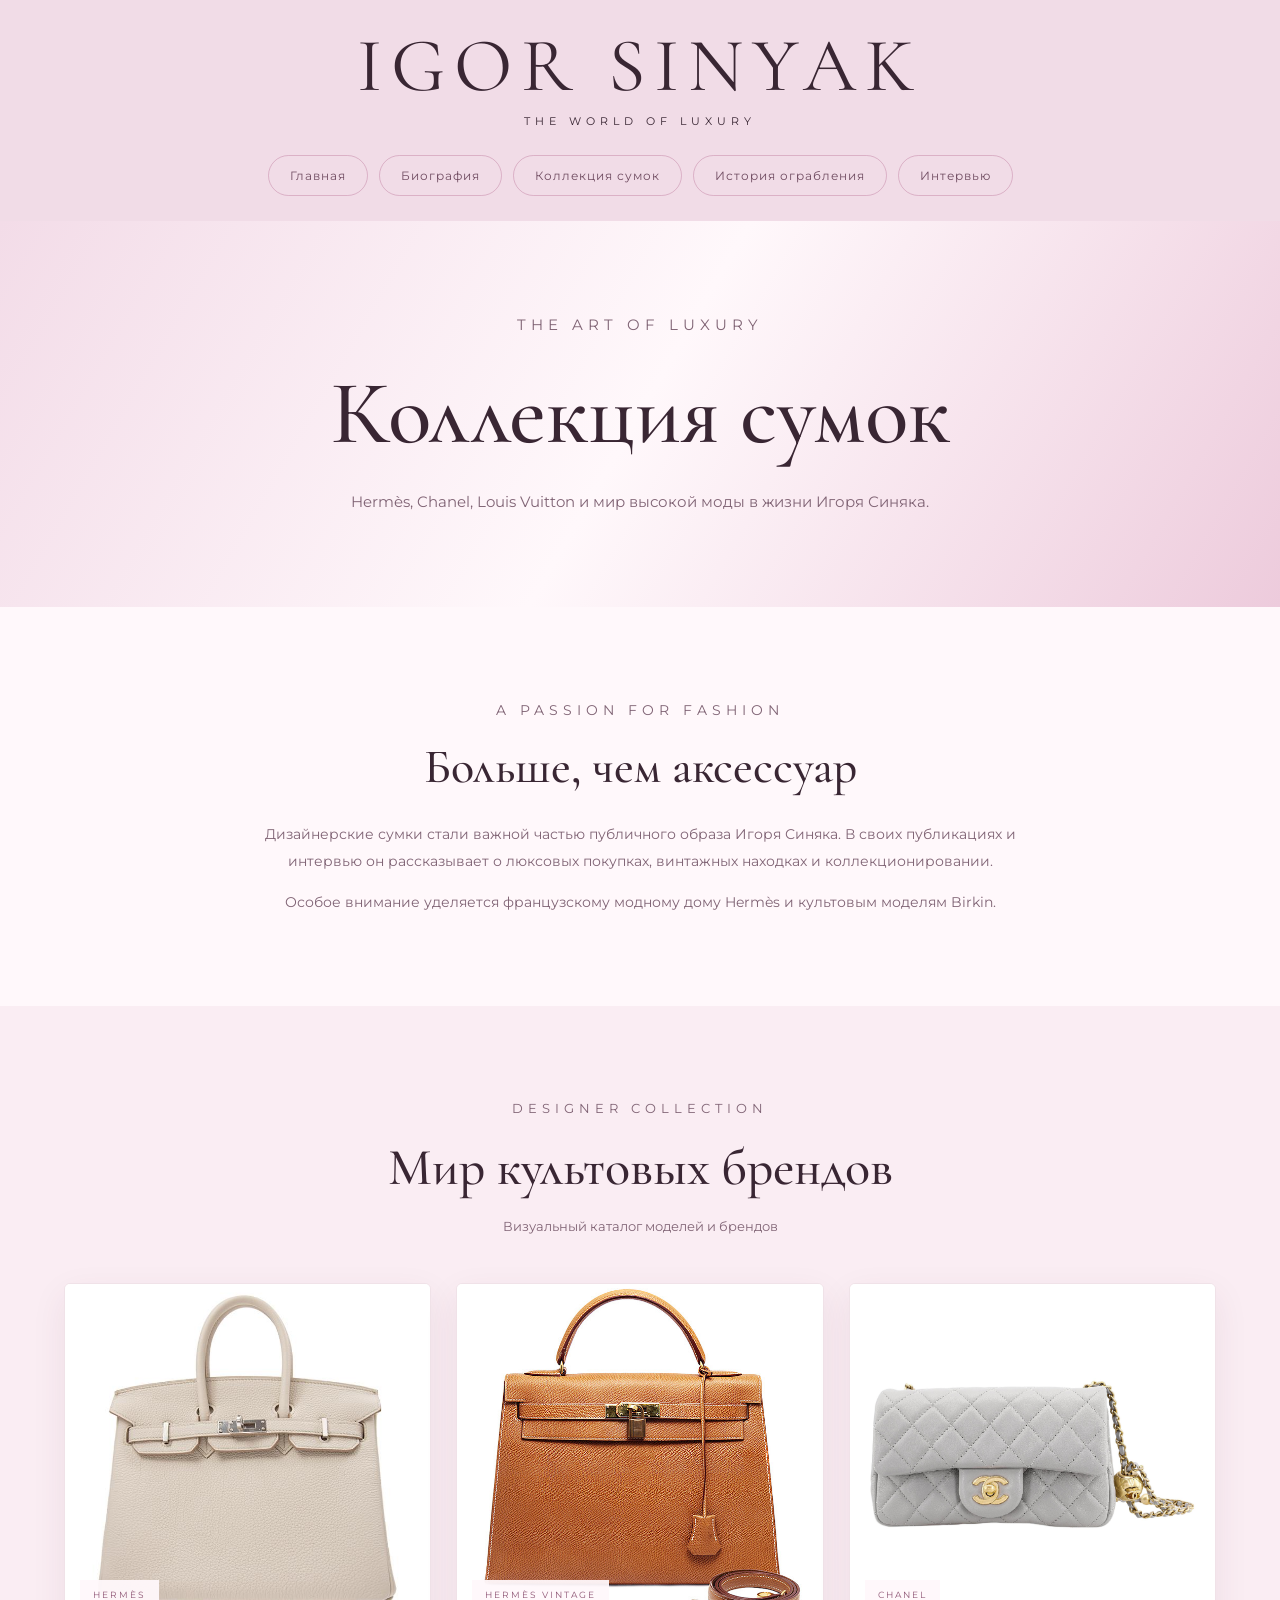
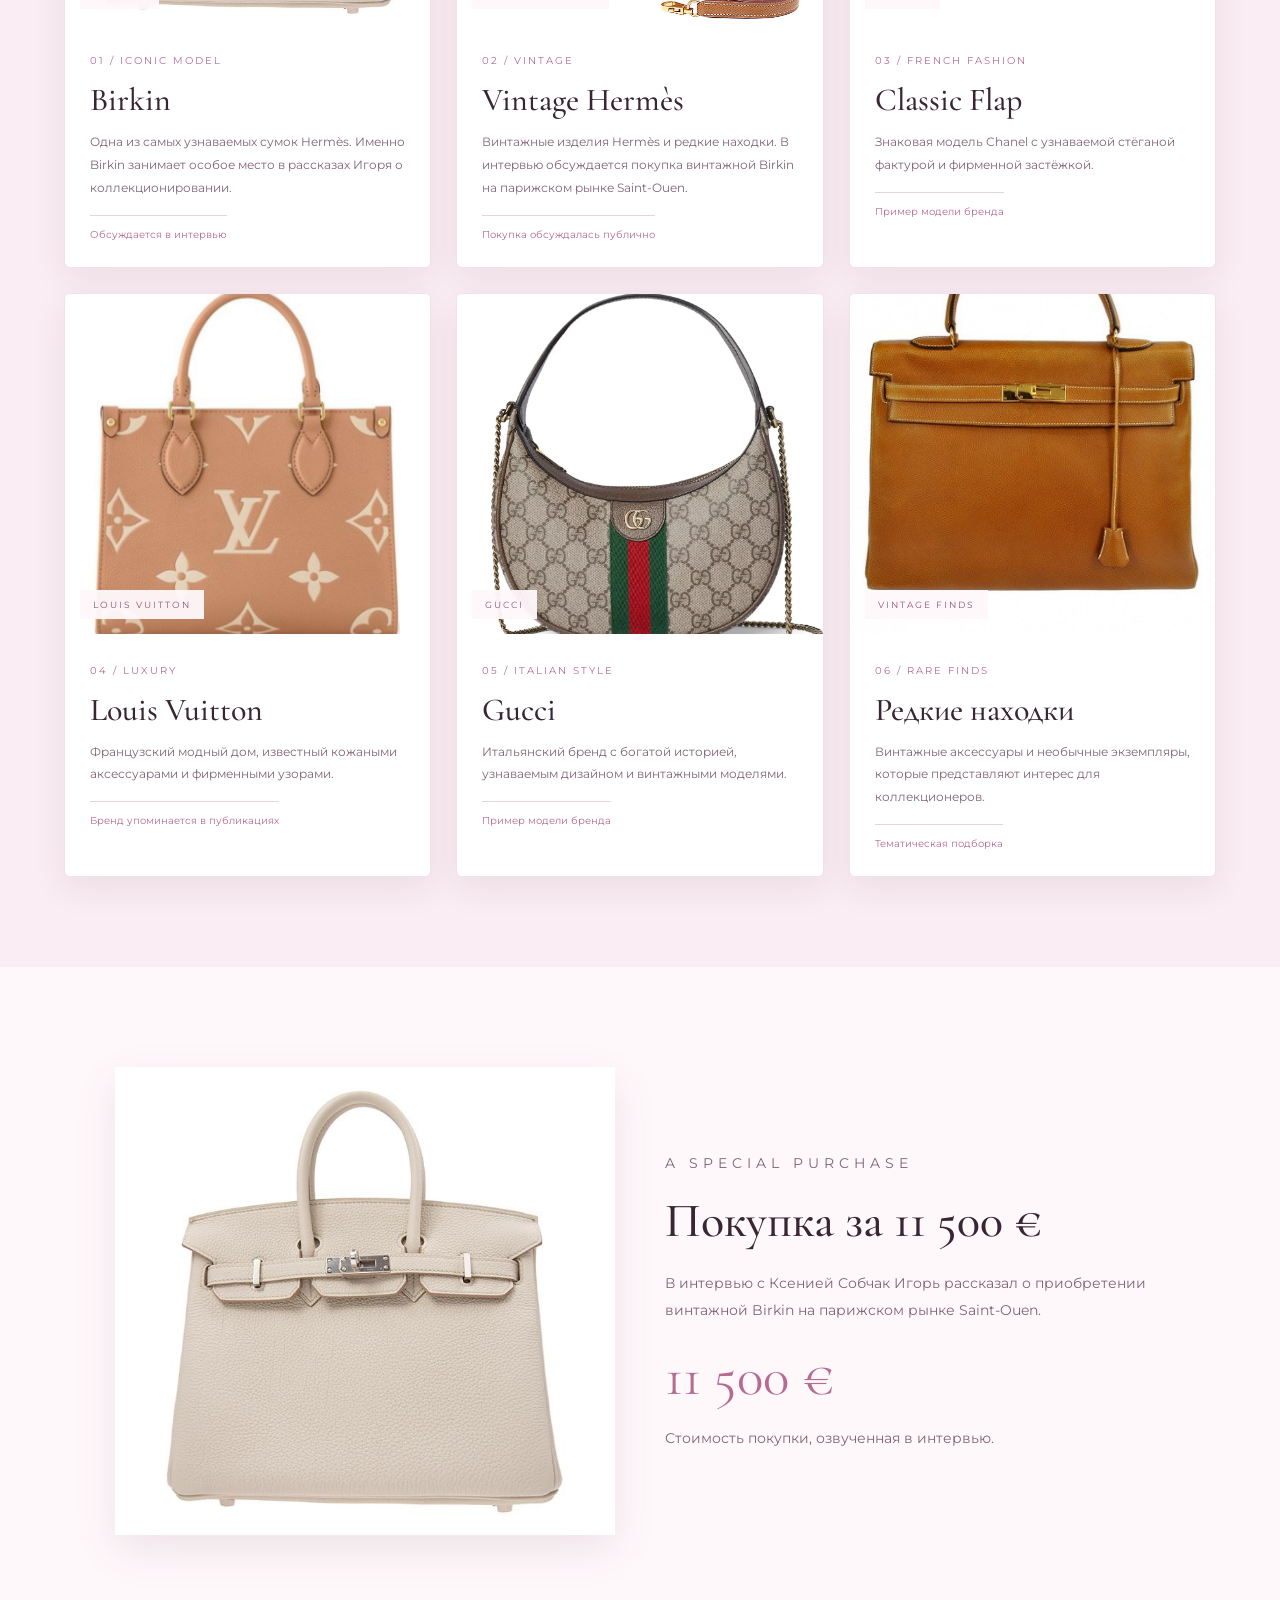
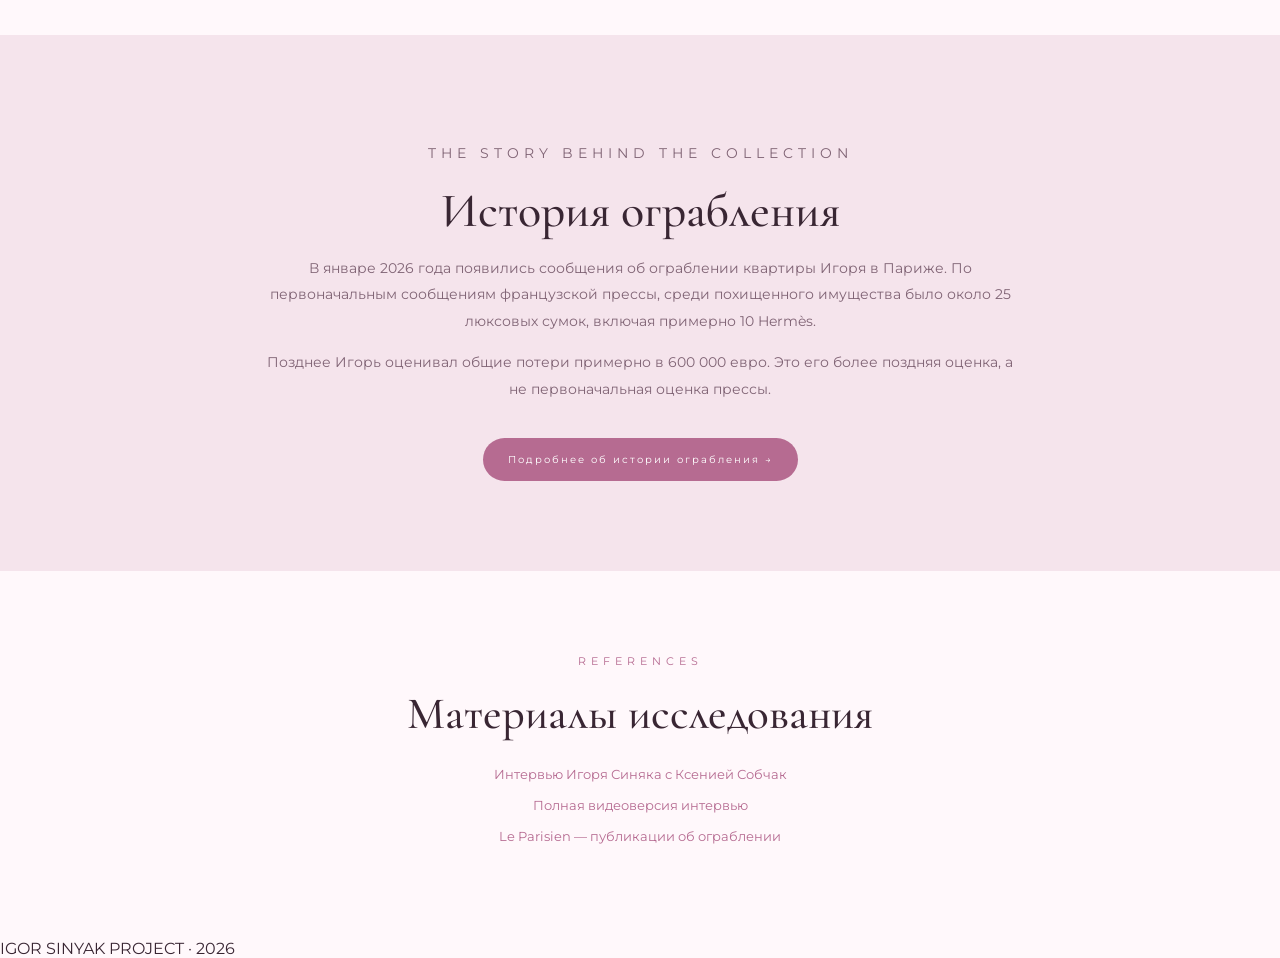
==== bags.html @ e27f1065 "Add files via upload" ====
<!DOCTYPE html>
<html lang="ru">
<head>
    <meta charset="UTF-8">
    <meta name="viewport" content="width=device-width, initial-scale=1.0">
    <title>Коллекция сумок | Igor Sinyak</title>
    <link rel="stylesheet" href="style.css">
</head>

<body>

<header class="header">
    <a href="index.html" class="logo">IGOR SINYAK</a>
    <p class="header-subtitle">THE WORLD OF LUXURY</p>

    <nav class="navigation">
        <a href="index.html">Главная</a>
        <a href="biography.html">Биография</a>
        <a href="bags.html">Коллекция сумок</a>
        <a href="robbery.html">История ограбления</a>
        <a href="interview.html">Интервью</a>
    </nav>
</header>

<main class="bags-page">

    <!-- ЗАГОЛОВОК -->

    <section class="bags-hero reveal">
        <p class="eyebrow">THE ART OF LUXURY</p>
        <h1>Коллекция сумок</h1>
        <p>
            Hermès, Chanel, Louis Vuitton и мир
            высокой моды в жизни Игоря Синяка.
        </p>
    </section>

    <!-- ВСТУПЛЕНИЕ -->

    <section class="bags-about reveal">
        <p class="eyebrow">A PASSION FOR FASHION</p>
        <h2>Больше, чем аксессуар</h2>

        <p>
            Дизайнерские сумки стали важной частью
            публичного образа Игоря Синяка.
            В своих публикациях и интервью он рассказывает
            о люксовых покупках, винтажных находках
            и коллекционировании.
        </p>

        <p>
            Особое внимание уделяется французскому
            модному дому Hermès и культовым моделям Birkin.
        </p>
    </section>

    <!-- КОЛЛЕКЦИЯ -->

    <section class="bags-catalog">

        <div class="catalog-heading reveal">
            <p class="eyebrow">DESIGNER COLLECTION</p>
            <h2>Мир культовых брендов</h2>
            <p>Визуальный каталог моделей и брендов</p>
        </div>

        <div class="bags-grid">

            <article class="bag-card reveal">
                <div class="bag-image">
                    <img src="images/bag1.jpg" alt="Hermès Birkin">
                    <span class="bag-label">HERMÈS</span>
                </div>
                <div class="bag-info">
                    <span class="bag-number">01 / ICONIC MODEL</span>
                    <h3>Birkin</h3>
                    <p>
                        Одна из самых узнаваемых сумок Hermès.
                        Именно Birkin занимает особое место
                        в рассказах Игоря о коллекционировании.
                    </p>
                    <span class="bag-status">Обсуждается в интервью</span>
                </div>
            </article>

            <article class="bag-card reveal">
                <div class="bag-image">
                    <img src="images/bag2.jpg" alt="Винтажная сумка Hermès">
                    <span class="bag-label">HERMÈS VINTAGE</span>
                </div>
                <div class="bag-info">
                    <span class="bag-number">02 / VINTAGE</span>
                    <h3>Vintage Hermès</h3>
                    <p>
                        Винтажные изделия Hermès и редкие находки.
                        В интервью обсуждается покупка винтажной
                        Birkin на парижском рынке Saint-Ouen.
                    </p>
                    <span class="bag-status">Покупка обсуждалась публично</span>
                </div>
            </article>

            <article class="bag-card reveal">
                <div class="bag-image">
                    <img src="images/bag3.jpg" alt="Chanel Classic Flap">
                    <span class="bag-label">CHANEL</span>
                </div>
                <div class="bag-info">
                    <span class="bag-number">03 / FRENCH FASHION</span>
                    <h3>Classic Flap</h3>
                    <p>
                        Знаковая модель Chanel с узнаваемой
                        стёганой фактурой и фирменной застёжкой.
                    </p>
                    <span class="bag-status">Пример модели бренда</span>
                </div>
            </article>

            <article class="bag-card reveal">
                <div class="bag-image">
                    <img src="images/bag4.jpg" alt="Louis Vuitton">
                    <span class="bag-label">LOUIS VUITTON</span>
                </div>
                <div class="bag-info">
                    <span class="bag-number">04 / LUXURY</span>
                    <h3>Louis Vuitton</h3>
                    <p>
                        Французский модный дом, известный
                        кожаными аксессуарами и фирменными узорами.
                    </p>
                    <span class="bag-status">Бренд упоминается в публикациях</span>
                </div>
            </article>

            <article class="bag-card reveal">
                <div class="bag-image">
                    <img src="images/bag5.jpg" alt="Gucci">
                    <span class="bag-label">GUCCI</span>
                </div>
                <div class="bag-info">
                    <span class="bag-number">05 / ITALIAN STYLE</span>
                    <h3>Gucci</h3>
                    <p>
                        Итальянский бренд с богатой историей,
                        узнаваемым дизайном и винтажными моделями.
                    </p>
                    <span class="bag-status">Пример модели бренда</span>
                </div>
            </article>

            <article class="bag-card reveal">
                <div class="bag-image">
                    <img src="images/bag6.jpg" alt="Дизайнерская винтажная сумка">
                    <span class="bag-label">VINTAGE FINDS</span>
                </div>
                <div class="bag-info">
                    <span class="bag-number">06 / RARE FINDS</span>
                    <h3>Редкие находки</h3>
                    <p>
                        Винтажные аксессуары и необычные экземпляры,
                        которые представляют интерес для коллекционеров.
                    </p>
                    <span class="bag-status">Тематическая подборка</span>
                </div>
            </article>

        </div>
    </section>

    <!-- ИНТЕРЕСНЫЙ ФАКТ -->

    <section class="birkin-fact reveal">

        <div class="fact-image">
            <img src="images/bag1.jpg" alt="Hermès Birkin">
        </div>

        <div class="fact-text">
            <p class="eyebrow">A SPECIAL PURCHASE</p>
            <h2>Покупка за 11 500 €</h2>

            <p>
                В интервью с Ксенией Собчак Игорь рассказал
                о приобретении винтажной Birkin на парижском
                рынке Saint-Ouen.
            </p>

            <div class="fact-price">11 500 €</div>

            <p class="fact-caption">
                Стоимость покупки, озвученная в интервью.
            </p>
        </div>

    </section>

    <!-- ОГРАБЛЕНИЕ -->

    <section class="bags-theft reveal">

        <p class="eyebrow">THE STORY BEHIND THE COLLECTION</p>

        <h2>История ограбления</h2>

        <p>
            В январе 2026 года появились сообщения
            об ограблении квартиры Игоря в Париже.
            По первоначальным сообщениям французской прессы,
            среди похищенного имущества было около
            25 люксовых сумок, включая примерно 10 Hermès.
        </p>

        <p>
            Позднее Игорь оценивал общие потери
            примерно в 600 000 евро. Это его более поздняя
            оценка, а не первоначальная оценка прессы.
        </p>

        <a href="robbery.html" class="bags-link">
            Подробнее об истории ограбления →
        </a>

    </section>

    <!-- ИСТОЧНИКИ -->

    <section class="bags-sources reveal">

        <p class="eyebrow">REFERENCES</p>
        <h2>Материалы исследования</h2>

        <a href="https://ksenia-sobchak.com/igor-sinjak/"
           target="_blank" rel="noopener">
            Интервью Игоря Синяка с Ксенией Собчак
        </a>

        <a href="https://www.youtube.com/watch?v=rzqc_aS1B4Y"
           target="_blank" rel="noopener">
            Полная видеоверсия интервью
        </a>

        <a href="https://www.leparisien.fr/"
           target="_blank" rel="noopener">
            Le Parisien — публикации об ограблении
        </a>

    </section>

</main>

<footer>
    IGOR SINYAK PROJECT · 2026
</footer>

<!-- УВЕЛИЧЕНИЕ ФОТО -->

<div class="photo-modal" id="photoModal">
    <button class="close-modal" id="closeModal">&times;</button>
    <img src="" alt="Увеличенная фотография" id="modalImage">
</div>

<script src="script.js"></script>

</body>
</html>
---- style.css ----
/* =========================================
   IGOR SINYAK — LUXURY WEBSITE
   ЕДИНЫЙ ДИЗАЙН ВСЕХ ПЯТИ СТРАНИЦ
========================================= */

@import url('https://fonts.googleapis.com/css2?family=Cormorant+Garamond:wght@400;500;600;700&family=Montserrat:wght@300;400;500;600&display=swap');

:root {
    --background: #fff8fb;
    --pink: #f1dce7;
    --pink-light: #faedf3;
    --pink-dark: #b66b91;
    --pink-border: #ead2df;
    --text: #392633;
    --muted: #806475;
    --white: #ffffff;
}

* {
    margin: 0;
    padding: 0;
    box-sizing: border-box;
}

html {
    scroll-behavior: smooth;
}

body {
    background: var(--background);
    color: var(--text);
    font-family: 'Montserrat', sans-serif;
    overflow-x: hidden;
}

img {
    max-width: 100%;
}

a {
    color: inherit;
}


/* =========================================
   HEADER — ШАПКА
========================================= */

.header {
    width: 100%;
    padding: 28px 20px 25px;
    text-align: center;
    background: var(--pink);
}

.logo {
    display: block;
    color: var(--text);
    font-family: 'Cormorant Garamond', serif;
    font-size: clamp(42px, 7vw, 76px);
    font-weight: 400;
    line-height: 1;
    letter-spacing: 9px;
    text-decoration: none;
    text-align: center;
}

.subtitle,
.header-subtitle {
    display: block;
    margin-top: 9px;
    color: var(--text);
    font-family: 'Montserrat', sans-serif;
    font-size: 11px;
    font-weight: 400;
    letter-spacing: 5px;
    line-height: 1.5;
    text-align: center;
    text-transform: uppercase;
}


/* =========================================
   NAVIGATION — МЕНЮ
========================================= */

.navigation {
    display: flex;
    justify-content: center;
    align-items: center;
    flex-wrap: wrap;
    gap: 11px;
    margin: 25px auto 0;
}

.navigation a {
    display: inline-block;
    padding: 12px 21px;
    border: 1px solid rgba(182, 107, 145, .38);
    border-radius: 40px;
    color: #704c61;
    background: transparent;
    font-family: 'Montserrat', sans-serif;
    font-size: 12px;
    font-weight: 400;
    letter-spacing: 1px;
    text-decoration: none;
    transition: .3s ease;
}

.navigation a:hover,
.navigation a.active {
    color: white;
    background: var(--pink-dark);
    border-color: var(--pink-dark);
    transform: translateY(-3px);
    box-shadow: 0 7px 18px rgba(182, 107, 145, .2);
}


/* =========================================
   GENERAL TYPOGRAPHY
========================================= */

h1, h2, h3, h4 {
    color: var(--text);
    font-family: 'Cormorant Garamond', serif;
    font-weight: 500;
}

p {
    font-family: 'Montserrat', sans-serif;
    line-height: 1.9;
}

.eyebrow,
.section-label {
    color: var(--pink-dark);
    font-size: 11px;
    letter-spacing: 5px;
    text-transform: uppercase;
}


/* =========================================
   HOMEPAGE
========================================= */

.hero {
    padding: 100px 20px 80px;
    text-align: center;
    background: linear-gradient(
        120deg,
        #f3dce8,
        #fff8fb,
        #edcbdc
    );
}

.hero h1 {
    margin: 30px 0 15px;
    font-size: clamp(65px, 10vw, 110px);
    animation: appear 1s ease;
}

.hero-description {
    color: var(--muted);
    font-size: 17px;
}

.main-photo {
    max-width: 900px;
    margin: 65px auto 0;
    padding: 10px;
    background: white;
    box-shadow: 0 15px 45px rgba(90, 40, 65, .15);
}

.main-photo img {
    display: block;
    width: 100%;
    max-height: 650px;
    object-fit: cover;
}


/* =========================================
   BIOGRAPHY
========================================= */

.bio-page {
    max-width: 1150px;
    margin: auto;
    padding: 65px 30px 100px;
}

.bio-main-title {
    margin: 20px 0;
    font-size: clamp(48px, 7vw, 85px);
    text-align: center;
}

.bio-intro {
    max-width: 850px;
    margin: 50px auto 90px;
    text-align: center;
}

.bio-lead {
    color: var(--muted);
    font-size: 16px;
}

.bio-cover {
    margin: 45px auto;
    text-align: center;
}

.bio-cover img {
    width: 100%;
    max-height: 600px;
    object-fit: cover;
}

.bio-cover-caption,
.image-caption {
    margin-top: 12px;
    color: var(--muted);
    font-size: 11px;
    letter-spacing: 2px;
}

.bio-story {
    max-width: 850px;
    margin: 80px auto;
}

.bio-story-heading {
    margin-bottom: 25px;
    font-size: 40px;
}

.bio-text {
    margin: 18px 0;
    color: var(--muted);
    font-size: 14px;
}

.bio-feature {
    display: grid;
    grid-template-columns: 1fr 1fr;
    gap: 45px;
    align-items: center;
    margin: 90px 0;
}

.bio-feature-image {
    overflow: hidden;
    background: var(--pink-light);
}

.bio-feature-image img {
    display: block;
    width: 100%;
    height: 450px;
    object-fit: cover;
    transition: transform .7s ease;
}

.bio-feature-image:hover img {
    transform: scale(1.05);
}

.bio-feature-text h2 {
    margin-bottom: 20px;
    font-size: 42px;
}

.bio-feature-text p {
    margin: 15px 0;
    color: var(--muted);
    font-size: 14px;
}

.bio-gallery {
    margin: 100px 0;
}

.bio-gallery-heading {
    margin-bottom: 35px;
    text-align: center;
}

.bio-gallery-heading h2 {
    font-size: 48px;
}

.bio-gallery-grid {
    display: grid;
    grid-template-columns: repeat(3, 1fr);
    gap: 15px;
}

.bio-gallery-item {
    overflow: hidden;
    background: var(--pink-light);
}

.bio-gallery-item img {
    display: block;
    width: 100%;
    height: 350px;
    object-fit: cover;
    transition: transform .6s ease;
}

.bio-gallery-item:hover img {
    transform: scale(1.06);
}

.bio-timeline {
    max-width: 800px;
    margin: 90px auto;
}

.timeline-entry,
.timeline-item {
    padding: 25px;
    border-bottom: 1px solid var(--pink-border);
}

.bio-sources {
    margin: 80px auto;
}


/* =========================================
   BAGS — КОЛЛЕКЦИЯ СУМОК
========================================= */

.bags-page {
    background: var(--background);
}

.bags-hero {
    padding: 90px 20px;
    text-align: center;
    background: linear-gradient(
        120deg,
        #f3dce8,
        #fff8fb,
        #edcbdc
    );
}

.bags-hero h1 {
    margin: 20px 0;
    font-size: clamp(55px, 8vw, 90px);
}

.bags-hero p {
    max-width: 750px;
    margin: 0 auto;
    color: var(--muted);
    font-size: 15px;
}

.bags-about {
    max-width: 850px;
    margin: 90px auto;
    padding: 0 25px;
    text-align: center;
}

.bags-about h2 {
    margin-bottom: 25px;
    font-size: 48px;
}

.bags-about p {
    margin: 15px 0;
    color: var(--muted);
    font-size: 14px;
}

.bags-catalog {
    padding: 90px 5%;
    background: var(--pink-light);
}

.catalog-heading {
    margin-bottom: 45px;
    text-align: center;
}

.catalog-heading h2 {
    margin: 15px 0;
    font-size: 52px;
}

.catalog-heading p {
    color: var(--muted);
    font-size: 13px;
}

.bags-grid {
    display: grid;
    grid-template-columns: repeat(3, minmax(0, 1fr));
    gap: 25px;
    max-width: 1200px;
    margin: auto;
}

.bag-card {
    overflow: hidden;
    background: white;
    border: 1px solid #f0e2e8;
    border-radius: 6px;
    box-shadow: 0 12px 35px rgba(90, 40, 65, .08);
    transition: transform .35s ease, box-shadow .35s ease;
}

.bag-card:hover {
    transform: translateY(-7px);
    box-shadow: 0 20px 42px rgba(90, 40, 65, .14);
}

.bag-image {
    position: relative;
    overflow: hidden;
    background: var(--pink-light);
}

.bag-image img {
    display: block;
    width: 100%;
    height: 340px;
    object-fit: cover;
    transition: transform .65s ease;
}

.bag-card:hover .bag-image img {
    transform: scale(1.05);
}

.bag-label {
    position: absolute;
    bottom: 15px;
    left: 15px;
    padding: 9px 13px;
    background: rgba(255, 248, 251, .95);
    color: #8f5675;
    font-size: 9px;
    letter-spacing: 2px;
}

.bag-info {
    padding: 25px;
}

.bag-number {
    color: var(--pink-dark);
    font-size: 10px;
    letter-spacing: 2px;
}

.bag-info h3 {
    margin: 12px 0;
    font-size: 32px;
}

.bag-info p {
    color: var(--muted);
    font-size: 12px;
}

.bag-status {
    display: inline-block;
    margin-top: 15px;
    padding-top: 12px;
    border-top: 1px solid var(--pink-border);
    color: var(--pink-dark);
    font-size: 10px;
}

.birkin-fact {
    display: grid;
    grid-template-columns: 1fr 1fr;
    align-items: center;
    gap: 50px;
    max-width: 1100px;
    margin: 100px auto;
    padding: 0 25px;
}

.fact-image {
    padding: 9px;
    background: white;
    box-shadow: 0 15px 40px rgba(90, 40, 65, .1);
}

.fact-image img {
    display: block;
    width: 100%;
    height: 450px;
    object-fit: cover;
}

.birkin-fact h2 {
    margin-bottom: 20px;
    font-size: 48px;
}

.birkin-fact p {
    margin: 15px 0;
    color: var(--muted);
    font-size: 14px;
}

.fact-price {
    margin-top: 20px;
    color: var(--pink-dark);
    font-family: 'Cormorant Garamond', serif;
    font-size: 55px;
}

.bags-theft {
    padding: 90px 20px;
    background: #f5e4ec;
    text-align: center;
}

.bags-theft h2 {
    margin: 15px 0;
    font-size: 48px;
}

.bags-theft p {
    max-width: 760px;
    margin: 15px auto;
    color: var(--muted);
    font-size: 14px;
}

.bags-link {
    display: inline-block;
    margin-top: 20px;
    padding: 15px 25px;
    border-radius: 40px;
    background: var(--pink-dark);
    color: white;
    font-size: 10px;
    letter-spacing: 2px;
    text-decoration: none;
    transition: .3s ease;
}

.bags-link:hover {
    background: #965273;
    transform: translateY(-3px);
}

.bags-sources {
    padding: 80px 20px;
    text-align: center;
}

.bags-sources h2 {
    margin: 15px 0 25px;
    font-size: 45px;
}

.bags-sources a {
    display: block;
    margin: 15px auto;
    color: var(--pink-dark);
    font-size: 13px;
    text-decoration: none;
}


/* =========================================
   ROBBERY PAGE
========================================= */

.robbery-page {
    max-width: 1150px;
    margin: auto;
    padding: 65px 30px 100px;
}

.robbery-hero {
    padding: 70px 30px;
    text-align: center;
    background: linear-gradient(120deg, #f3dce8, #fff8fb, #edcbdc);
}

.robbery-hero h1 {
    margin: 20px 0;
    font-size: clamp(50px, 8vw, 85px);
}

.robbery-subtitle {
    max-width: 750px;
    margin: auto;
    color: var(--muted);
}

.crime-cover {
    margin: 50px auto;
    text-align: center;
}

.crime-cover-image {
    width: 100%;
    max-height: 550px;
    object-fit: cover;
}

.crime-cover-subtitle {
    margin-top: 20px;
    color: var(--muted);
}

.crime-cover-bottom {
    margin-top: 20px;
    color: var(--pink-dark);
    font-size: 10px;
    letter-spacing: 3px;
}

.crime-eyebrow {
    color: var(--pink-dark);
    font-size: 10px;
    letter-spacing: 4px;
}

.crime-section {
    max-width: 850px;
    margin: 90px auto;
}

.crime-section h2 {
    margin: 15px 0 25px;
    font-size: 45px;
}

.crime-section p {
    margin: 15px 0;
    color: var(--muted);
    font-size: 14px;
}

.crime-intro {
    max-width: 850px;
    margin: 80px auto;
}

.crime-number {
    color: #d2a1b7;
    font-family: 'Cormorant Garamond', serif;
    font-size: 60px;
}

.crime-timeline-section,
.crime-money-section,
.crime-gallery-section {
    margin: 90px 0;
}

.crime-timeline {
    max-width: 850px;
    margin: 35px auto;
}

.crime-timeline-item {
    display: grid;
    grid-template-columns: 120px 1fr;
    gap: 25px;
    padding: 25px;
    border-bottom: 1px solid var(--pink-border);
}

.crime-timeline-date {
    color: var(--pink-dark);
    font-family: 'Cormorant Garamond', serif;
    font-size: 23px;
}

.crime-timeline-content {
    color: var(--muted);
    font-size: 13px;
    line-height: 1.9;
}

.crime-money-cards,
.loss-grid,
.crime-stolen-grid {
    display: grid;
    grid-template-columns: repeat(3, 1fr);
    gap: 18px;
    margin: 35px 0;
}

.crime-money-card,
.loss-card,
.crime-stolen-card {
    padding: 28px;
    background: var(--pink-light);
    border: 1px solid var(--pink-border);
}

.crime-money-label {
    color: var(--pink-dark);
    font-size: 10px;
    letter-spacing: 2px;
}

.crime-money-card h3,
.loss-card h3 {
    margin: 15px 0;
    font-size: 30px;
}

.crime-money-explanation,
.crime-note,
.crime-small-note,
.small-note {
    color: var(--muted);
    font-size: 12px;
    line-height: 1.8;
}

.crime-photo-grid {
    display: grid;
    grid-template-columns: repeat(2, 1fr);
    gap: 18px;
}

.crime-photo {
    overflow: hidden;
}

.crime-photo img {
    width: 100%;
    height: 350px;
    object-fit: cover;
}

.crime-image-caption {
    padding: 10px;
    color: var(--muted);
    font-size: 11px;
}

.crime-interview {
    display: grid;
    grid-template-columns: 1fr 1fr;
    gap: 35px;
    align-items: center;
}

.crime-interview-image img {
    width: 100%;
    height: 400px;
    object-fit: cover;
}

.crime-conclusion {
    padding: 55px;
    background: var(--pink-light);
}

.crime-sources,
.robbery-sources {
    margin: 80px auto;
}

.source-card,
.source-link {
    display: block;
    padding: 20px;
    border-bottom: 1px solid var(--pink-border);
    color: var(--pink-dark);
    text-decoration: none;
}

.source-number {
    margin-right: 15px;
    color: #c58ca5;
}


/* =========================================
   INTERVIEW PAGE
========================================= */

.interview-page {
    max-width: 1160px;
    margin: auto;
    padding: 55px 35px 100px;
    color: var(--text);
}

.interview-page h1,
.interview-page h2,
.interview-page h3 {
    font-family: 'Cormorant Garamond', serif;
    font-weight: 400;
}

.interview-page h2 {
    margin: 15px 0 25px;
    font-size: clamp(32px, 4vw, 48px);
    line-height: 1.2;
}

.interview-page p:not(.interview-eyebrow):not(.interview-small-note) {
    color: var(--muted);
    font-size: 14px;
    line-height: 1.95;
}

.interview-eyebrow {
    color: var(--pink-dark);
    font-size: 10px;
    font-weight: 600;
    letter-spacing: 4px;
    margin-bottom: 20px;
}

.interview-cover {
    padding: 65px 0 40px;
    text-align: center;
}

.interview-cover h1 {
    margin: 20px 0;
    color: var(--text);
    font-size: clamp(65px, 11vw, 120px);
    letter-spacing: -3px;
}

.interview-cover-subtitle {
    max-width: 650px;
    margin: 0 auto 40px;
}

.interview-cover-photo {
    max-width: 850px;
    height: 480px;
    margin: auto;
    overflow: hidden;
    border-radius: 5px;
}

.interview-cover-photo img {
    width: 100%;
    height: 100%;
    object-fit: cover;
    transition: transform .8s ease;
}

.interview-cover-photo:hover img {
    transform: scale(1.05);
}

.interview-cover-meta {
    display: flex;
    justify-content: space-between;
    gap: 15px;
    max-width: 850px;
    margin: 25px auto;
    padding: 17px 0;
    border-top: 1px solid var(--pink-border);
    border-bottom: 1px solid var(--pink-border);
    color: var(--muted);
    font-size: 9px;
    letter-spacing: 2px;
}

.interview-intro {
    display: grid;
    grid-template-columns: 90px 1fr;
    gap: 30px;
    max-width: 900px;
    margin: 110px auto;
}

.interview-intro-number {
    color: #d4a4b8;
    font-family: 'Cormorant Garamond', serif;
    font-size: 65px;
}

.interview-topics {
    margin: 110px 0;
}

.interview-topic-grid {
    display: grid;
    grid-template-columns: repeat(3, 1fr);
    gap: 18px;
    margin-top: 40px;
}

.interview-topic-card {
    min-height: 220px;
    padding: 32px 27px;
    border: 1px solid #f0e3e9;
    border-radius: 7px;
    background: var(--pink-light);
    transition: .35s ease;
}

.interview-topic-card:hover {
    transform: translateY(-7px);
    box-shadow: 0 15px 35px rgba(100, 52, 75, .09);
}

.interview-topic-card span {
    display: block;
    margin-bottom: 25px;
    color: #d0a0b5;
    font-family: 'Cormorant Garamond', serif;
    font-size: 32px;
}

.interview-topic-card h3 {
    margin-bottom: 12px;
    font-size: 24px;
}

.interview-topic-card p {
    font-size: 12px !important;
}

.interview-section-description {
    max-width: 700px;
}

.interview-fashion,
.interview-new-life {
    display: grid;
    grid-template-columns: .9fr 1.1fr;
    gap: 55px;
    align-items: center;
    margin: 120px 0;
}

.interview-fashion-image,
.interview-new-life-image {
    height: 500px;
    overflow: hidden;
    border-radius: 5px;
}

.interview-fashion-image img,
.interview-new-life-image img {
    width: 100%;
    height: 100%;
    object-fit: cover;
    transition: transform .8s ease;
}

.interview-fashion-image:hover img,
.interview-new-life-image:hover img {
    transform: scale(1.05);
}

.interview-robbery {
    display: grid;
    grid-template-columns: 1.2fr .8fr;
    gap: 45px;
    align-items: center;
    margin: 120px 0;
    padding: 55px;
    border-radius: 8px;
    background: var(--pink-light);
}

.interview-robbery-image {
    height: 430px;
    overflow: hidden;
}

.interview-robbery-image img {
    width: 100%;
    height: 100%;
    object-fit: cover;
}

.interview-more-link {
    display: inline-block;
    margin-top: 20px;
    padding-bottom: 8px;
    border-bottom: 1px solid #c995ab;
    color: #a65e7e;
    font-size: 10px;
    letter-spacing: 2px;
    text-decoration: none;
}

.interview-vpsh {
    max-width: 850px;
    margin: 120px auto;
}

.interview-quote {
    margin-top: 40px;
    padding: 35px;
    border-radius: 6px;
    background: #392832;
}

.interview-quote span {
    color: #e0b2c6;
    font-size: 9px;
    letter-spacing: 3px;
}

.interview-quote p {
    margin-top: 20px;
    color: white !important;
    font-family: 'Cormorant Garamond', serif;
    font-size: 23px !important;
}

.interview-timestamps {
    max-width: 900px;
    margin: 120px auto;
}

.interview-time-list {
    margin-top: 40px;
}

.interview-time-list a {
    display: grid;
    grid-template-columns: 90px 1fr 25px;
    align-items: center;
    gap: 20px;
    padding: 23px 15px;
    border-bottom: 1px solid var(--pink-border);
    text-decoration: none;
    transition: .3s ease;
}

.interview-time-list a:hover {
    padding-left: 25px;
    background: var(--pink-light);
}

.interview-time-list a > span {
    color: var(--pink-dark);
    font-family: 'Cormorant Garamond', serif;
    font-size: 22px;
}

.interview-time-list strong,
.interview-time-list small {
    display: block;
}

.interview-time-list strong {
    color: #4d3b45;
    font-size: 13px;
    font-weight: 500;
}

.interview-time-list small {
    margin-top: 7px;
    color: #a08b95;
    font-size: 11px;
}

.interview-time-list b {
    color: var(--pink-dark);
}

.interview-small-note {
    margin-top: 25px;
    color: #a18b95;
    font-size: 11px;
    line-height: 1.8;
}

.interview-video-section {
    margin: 120px 0;
}

.interview-video-card {
    display: grid;
    grid-template-columns: 1.1fr .9fr;
    margin-top: 40px;
    overflow: hidden;
    border-radius: 8px;
    background: #392832;
}

.interview-video-placeholder {
    min-height: 320px;
    display: flex;
    flex-direction: column;
    justify-content: center;
    align-items: center;
    gap: 20px;
    background:
        linear-gradient(rgba(45, 28, 39, .35), rgba(45, 28, 39, .65)),
        url("images/igor3.jpg") center / cover;
    text-decoration: none;
}

.interview-play {
    width: 70px;
    height: 70px;
    display: flex;
    align-items: center;
    justify-content: center;
    padding-left: 4px;
    border-radius: 50%;
    background: white;
    color: var(--pink-dark);
    font-size: 22px;
    transition: transform .3s ease;
}

.interview-video-placeholder:hover .interview-play {
    transform: scale(1.12);
}

.interview-video-placeholder span {
    color: white;
    font-size: 10px;
    letter-spacing: 3px;
}

.interview-video-info {
    display: flex;
    flex-direction: column;
    justify-content: center;
    padding: 45px 35px;
}

.interview-video-info h3 {
    color: white;
    font-size: 27px;
}

.interview-video-info p {
    color: #d6bdc9 !important;
    font-size: 12px !important;
}

.interview-watch-button {
    display: inline-block;
    width: fit-content;
    margin-top: 25px;
    padding: 16px 22px;
    background: #d5a0b8;
    color: #392832;
    font-size: 10px;
    letter-spacing: 2px;
    text-decoration: none;
    transition: .3s ease;
}

.interview-watch-button:hover {
    background: #f0c9da;
}

.interview-conclusion {
    margin: 120px 0;
    padding: 65px;
    border-radius: 8px;
    background: var(--pink-light);
}

.interview-sources {
    max-width: 900px;
    margin: 100px auto 0;
}

.interview-sources a {
    display: grid;
    grid-template-columns: 45px 1fr 25px;
    align-items: center;
    gap: 15px;
    padding: 22px 10px;
    border-bottom: 1px solid var(--pink-border);
    color: var(--text);
    text-decoration: none;
    transition: .3s ease;
}

.interview-sources a:hover {
    padding-left: 20px;
    background: var(--pink-light);
}

.interview-sources a > span {
    color: #c58ca5;
    font-family: 'Cormorant Garamond', serif;
    font-size: 24px;
}

.interview-sources a strong,
.interview-sources a small {
    display: block;
}

.interview-sources a small {
    margin-top: 7px;
    color: #9b8790;
    font-size: 12px;
}


/* =========================================
   FOOTER
========================================= */

.footer {
    padding: 35px 20px;
    background: var(--pink);
    text-align: center;
}

.footer p {
    margin-bottom: 8px;
    color: var(--text);
    font-family: 'Cormorant Garamond', serif;
    font-size: 25px;
    letter-spacing: 5px;
}

.footer span {
    color: var(--muted);
    font-size: 9px;
    letter-spacing: 2px;
}


/* =========================================
   PHOTO MODAL
========================================= */

.photo-modal {
    position: fixed;
    inset: 0;
    z-index: 9999;
    display: none;
    align-items: center;
    justify-content: center;
    padding: 30px;
    background: rgba(35, 20, 29, .92);
}

.photo-modal.show {
    display: flex;
}

.photo-modal img {
    max-width: 90%;
    max-height: 85vh;
    object-fit: contain;
}

.close-modal {
    position: absolute;
    top: 25px;
    right: 35px;
    border: none;
    background: none;
    color: white;
    font-size: 45px;
    cursor: pointer;
}


/* =========================================
   ANIMATIONS
========================================= */

@keyframes appear {
    from {
        opacity: 0;
        transform: translateY(25px);
    }

    to {
        opacity: 1;
        transform: translateY(0);
    }
}

.reveal {
    opacity: 0;
    transform: translateY(35px);
    transition: opacity .8s ease, transform .8s ease;
}

.reveal.visible {
    opacity: 1;
    transform: translateY(0);
}


/* =========================================
   RESPONSIVE — ТЕЛЕФОНЫ И ПЛАНШЕТЫ
========================================= */

@media (max-width: 850px) {

    .bags-grid,
    .interview-topic-grid {
        grid-template-columns: repeat(2, 1fr);
    }

    .bio-feature,
    .interview-fashion,
    .interview-new-life,
    .birkin-fact,
    .interview-robbery,
    .crime-interview {
        grid-template-columns: 1fr;
    }

    .crime-money-cards,
    .loss-grid,
    .crime-stolen-grid {
        grid-template-columns: repeat(2, 1fr);
    }
}

@media (max-width: 600px) {

    .header {
        padding: 22px 12px;
    }

    .logo {
        font-size: 38px;
        letter-spacing: 5px;
    }

    .subtitle,
    .header-subtitle {
        font-size: 9px;
        letter-spacing: 3px;
    }

    .navigation {
        gap: 7px;
        margin-top: 20px;
    }

    .navigation a {
        padding: 9px 13px;
        font-size: 10px;
    }

    .hero {
        padding: 65px 15px;
    }

    .hero h1 {
        font-size: 55px;
    }

    .main-photo {
        margin: 35px 15px 0;
    }

    .bio-page,
    .robbery-page {
        padding: 40px 18px 70px;
    }

    .bio-gallery-grid,
    .bags-grid,
    .interview-topic-grid,
    .crime-photo-grid {
        grid-template-columns: 1fr;
    }

    .bio-gallery-item img {
        height: 330px;
    }

    .bags-hero {
        padding: 65px 18px;
    }

    .bags-catalog {
        padding: 65px 18px;
    }

    .bag-image img {
        height: 360px;
    }

    .birkin-fact {
        margin: 65px auto;
    }

    .fact-image img {
        height: 350px;
    }

    .interview-page {
        padding: 35px 18px 70px;
    }

    .interview-cover {
        padding-top: 40px;
    }

    .interview-cover h1 {
        font-size: 60px;
        letter-spacing: -1px;
    }

    .interview-cover-photo {
        height: 330px;
    }

    .interview-cover-meta {
        flex-wrap: wrap;
        justify-content: center;
        font-size: 8px;
    }

    .interview-intro {
        grid-template-columns: 1fr;
        gap: 10px;
        margin: 70px auto;
    }

    .interview-intro-number {
        font-size: 45px;
    }

    .interview-robbery {
        padding: 30px 20px;
    }

    .interview-robbery-image {
        height: 300px;
    }

    .interview-fashion-image,
    .interview-new-life-image {
        height: 350px;
    }

    .interview-conclusion {
        padding: 35px 22px;
    }

    .interview-time-list a {
        grid-template-columns: 65px 1fr 18px;
        gap: 10px;
        padding: 18px 5px;
    }

    .interview-time-list a > span {
        font-size: 17px;
    }

    .interview-time-list strong {
        font-size: 11px;
    }

    .interview-video-card {
        grid-template-columns: 1fr;
    }

    .interview-video-placeholder {
        min-height: 240px;
    }

    .interview-video-info {
        padding: 30px 22px;
    }

    .crime-timeline-item {
        grid-template-columns: 1fr;
        gap: 8px;
    }

    .crime-money-cards,
    .loss-grid,
    .crime-stolen-grid {
        grid-template-columns: 1fr;
    }

    .crime-conclusion {
        padding: 30px 20px;
    }
}


/* =========================================
   REDUCED MOTION
========================================= */

@media (prefers-reduced-motion: reduce) {

    *,
    *::before,
    *::after {
        scroll-behavior: auto !important;
        animation-duration: .01ms !important;
        transition-duration: .01ms !important;
    }

    .reveal {
        opacity: 1;
        transform: none;
    }
}
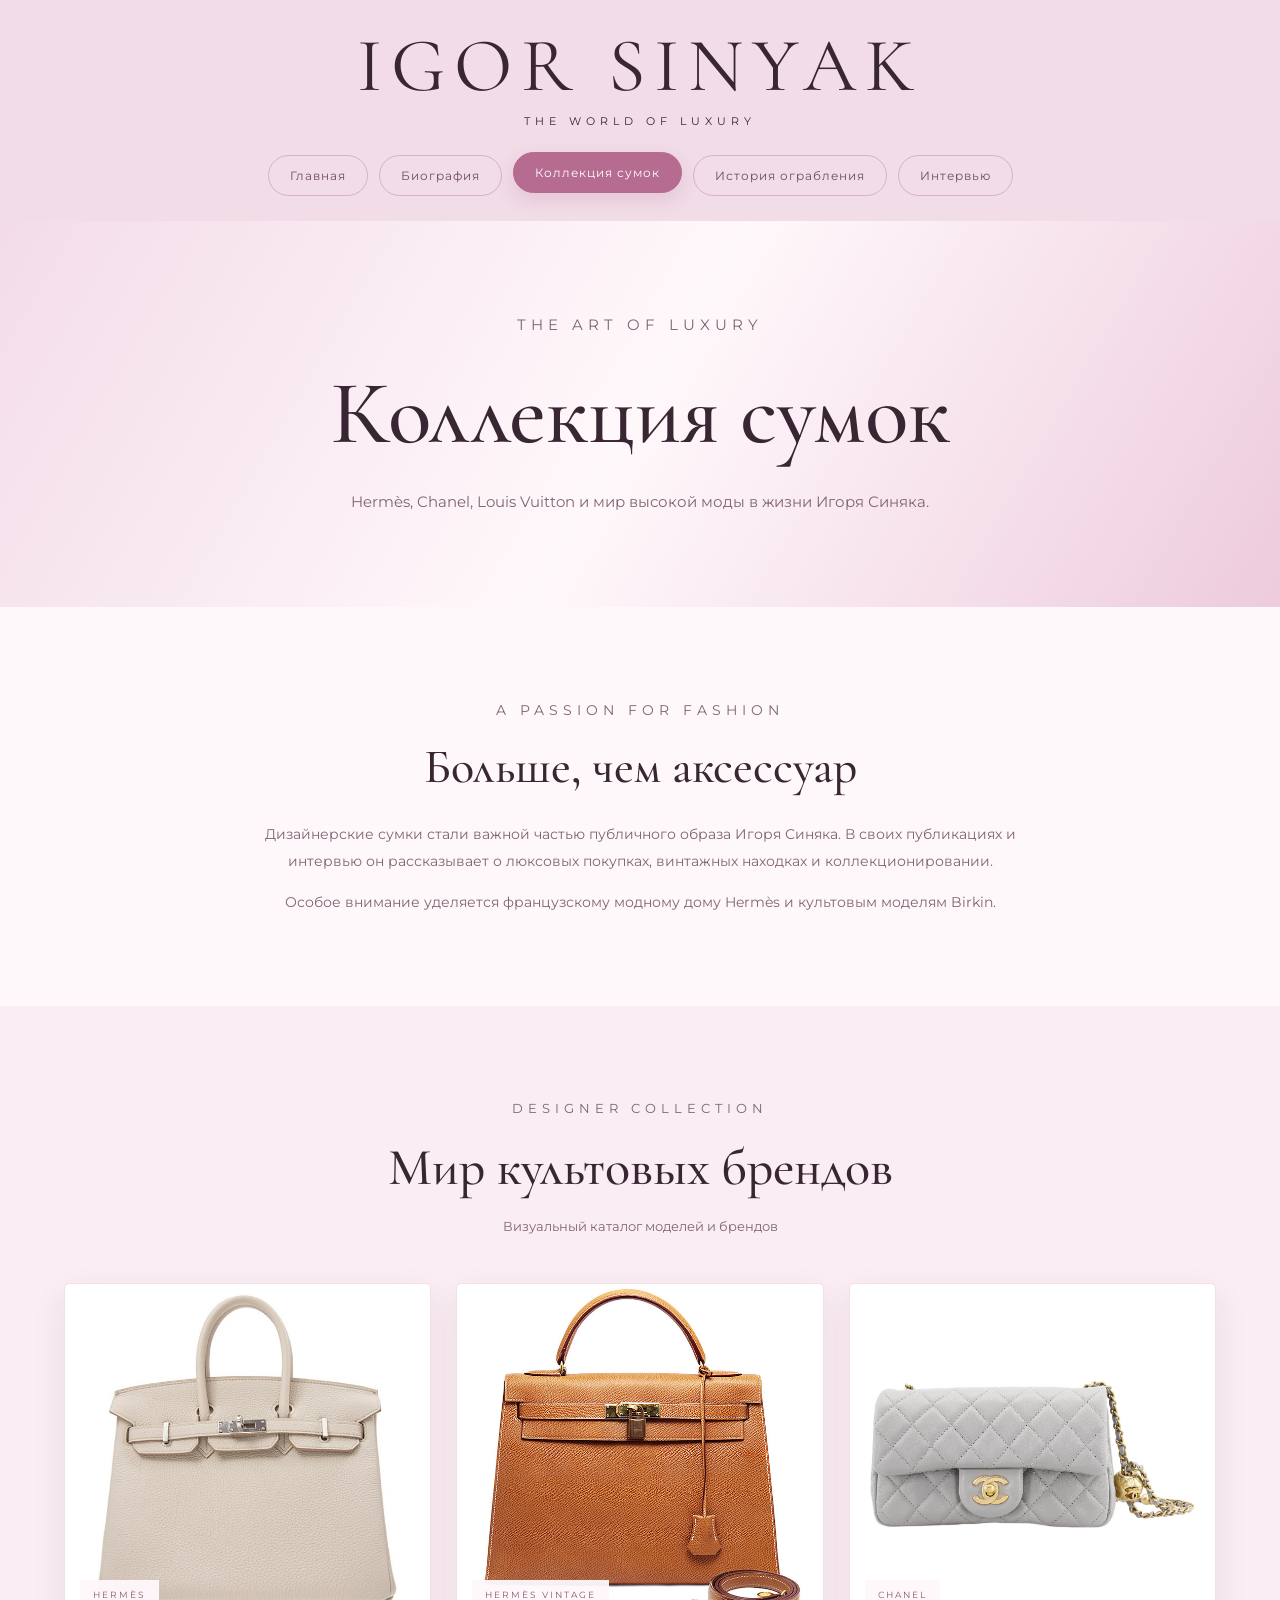
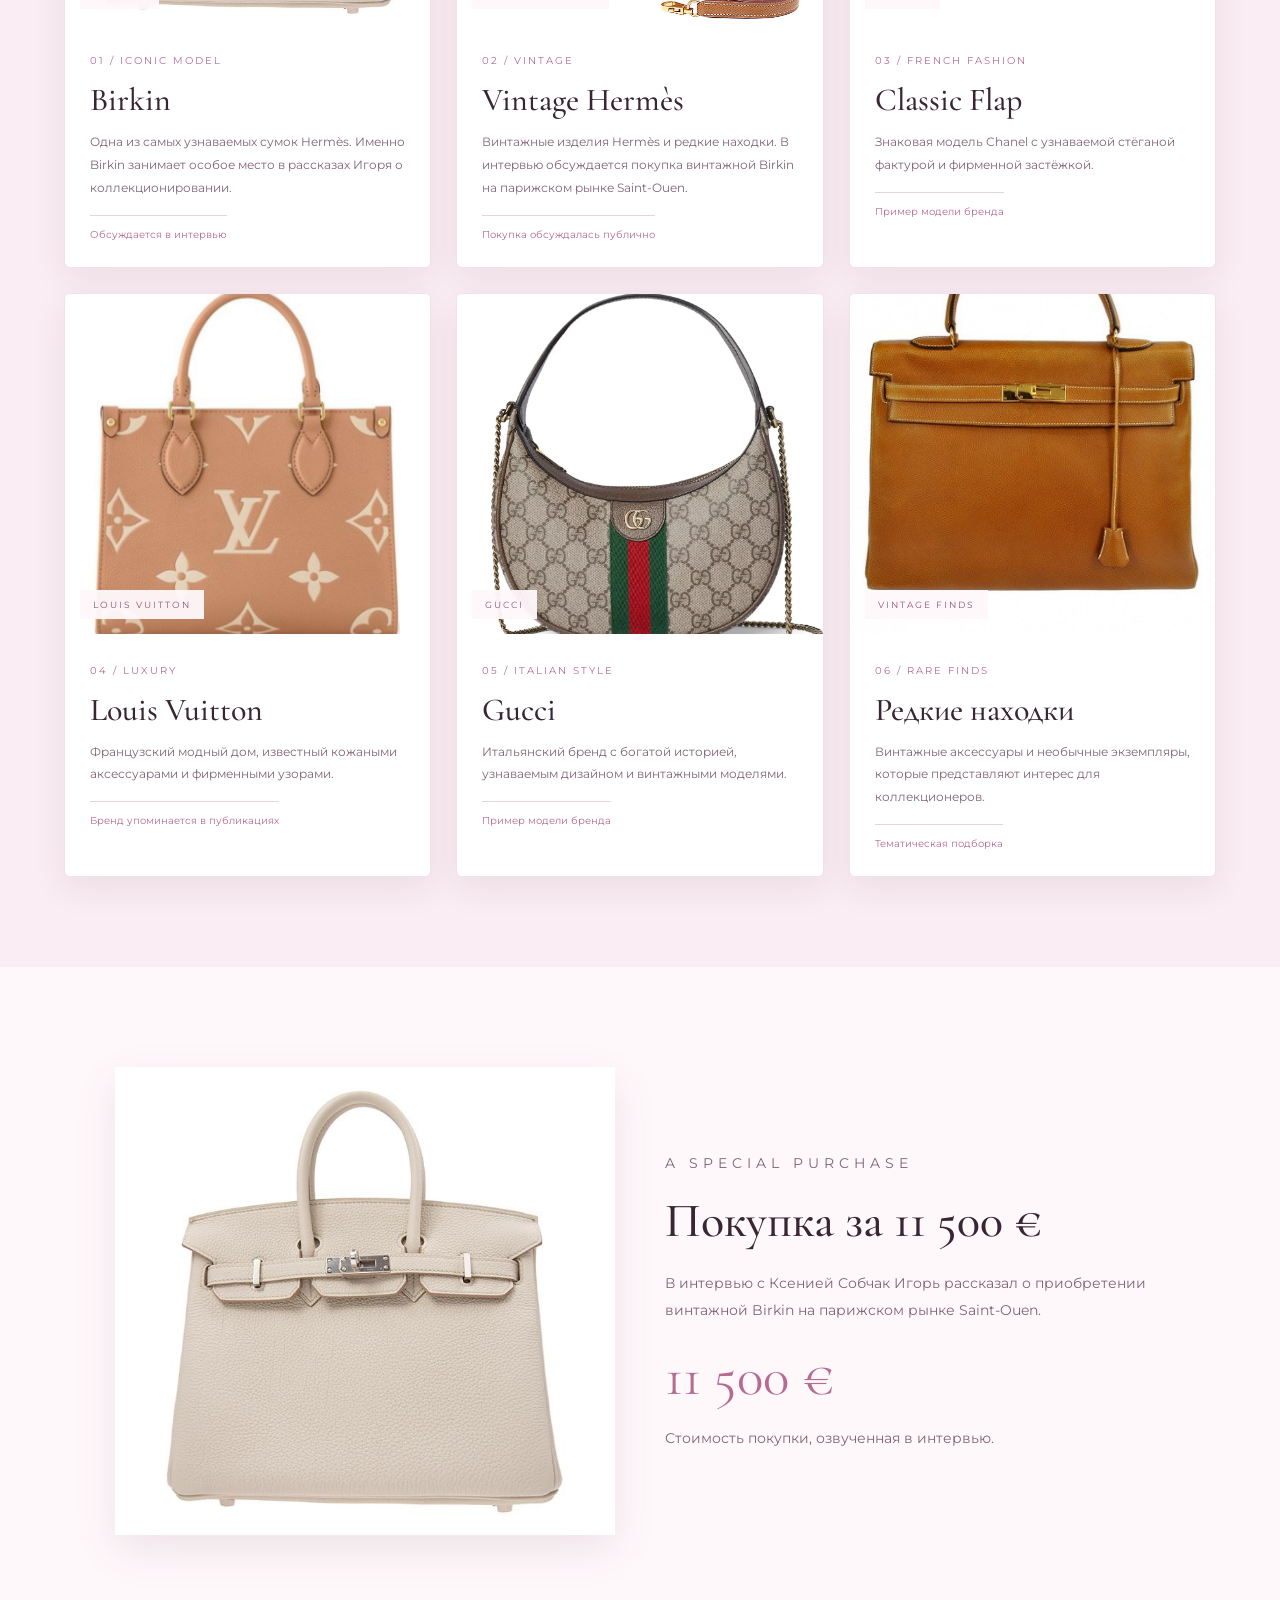
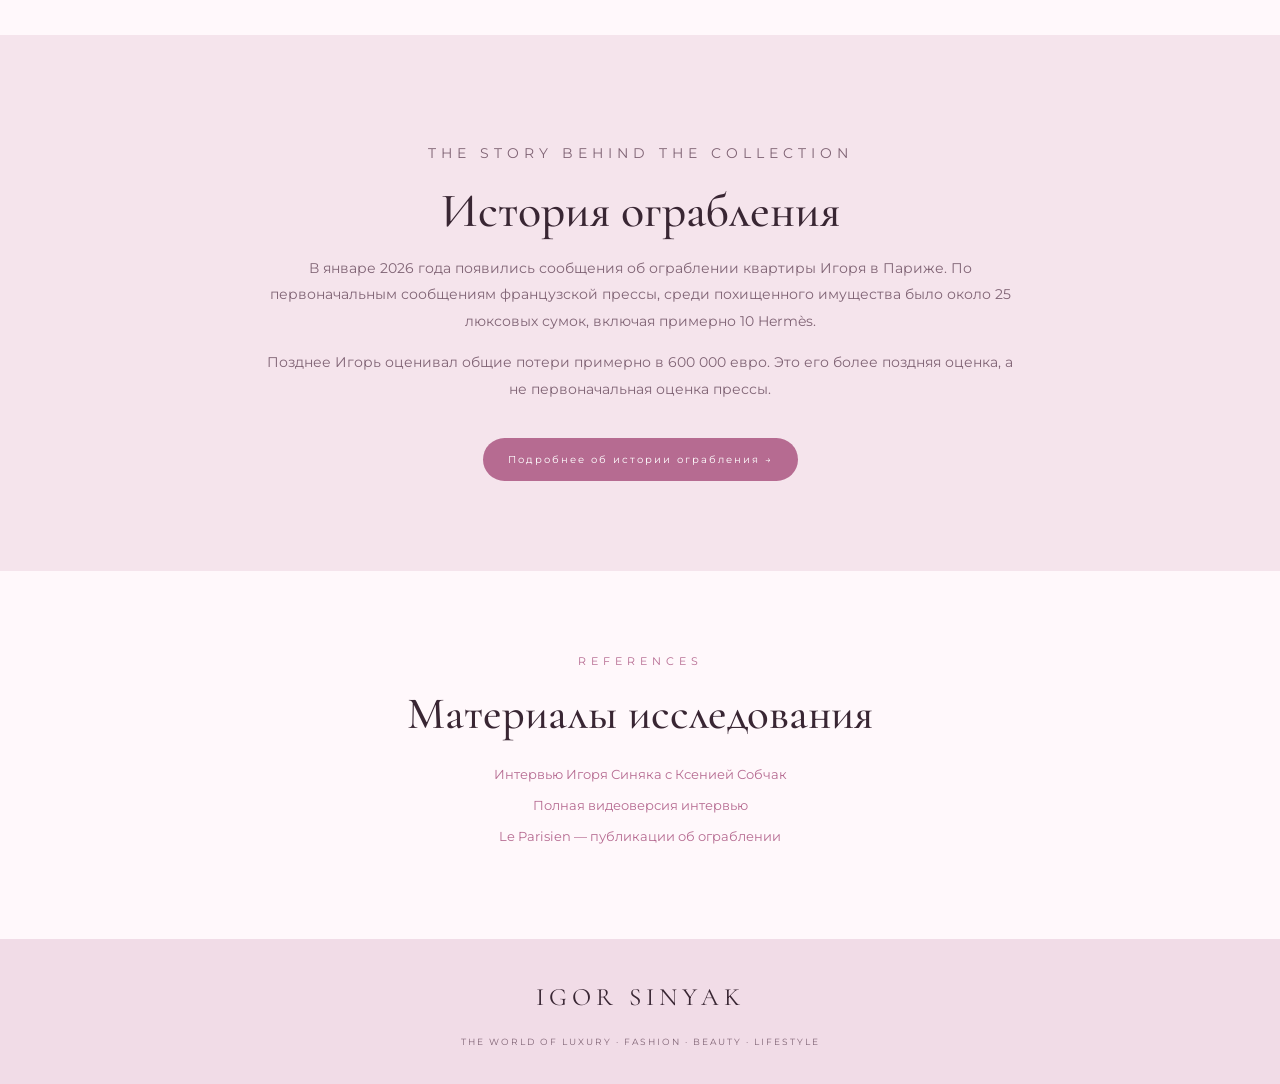
==== commit ca322066: "Add files via upload" ====
--- a/bags.html
+++ b/bags.html
@@ -17,7 +17,7 @@
     <nav class="navigation">
         <a href="index.html">Главная</a>
         <a href="biography.html">Биография</a>
-        <a href="bags.html">Коллекция сумок</a>
+        <a href="bags.html" class="active">Коллекция сумок</a>
         <a href="robbery.html">История ограбления</a>
         <a href="interview.html">Интервью</a>
     </nav>
@@ -250,8 +250,9 @@
 
 </main>
 
-<footer>
-    IGOR SINYAK PROJECT · 2026
+<footer class="footer">
+    <p>IGOR SINYAK</p>
+    <span>THE WORLD OF LUXURY · FASHION · BEAUTY · LIFESTYLE</span>
 </footer>
 
 <!-- УВЕЛИЧЕНИЕ ФОТО -->
